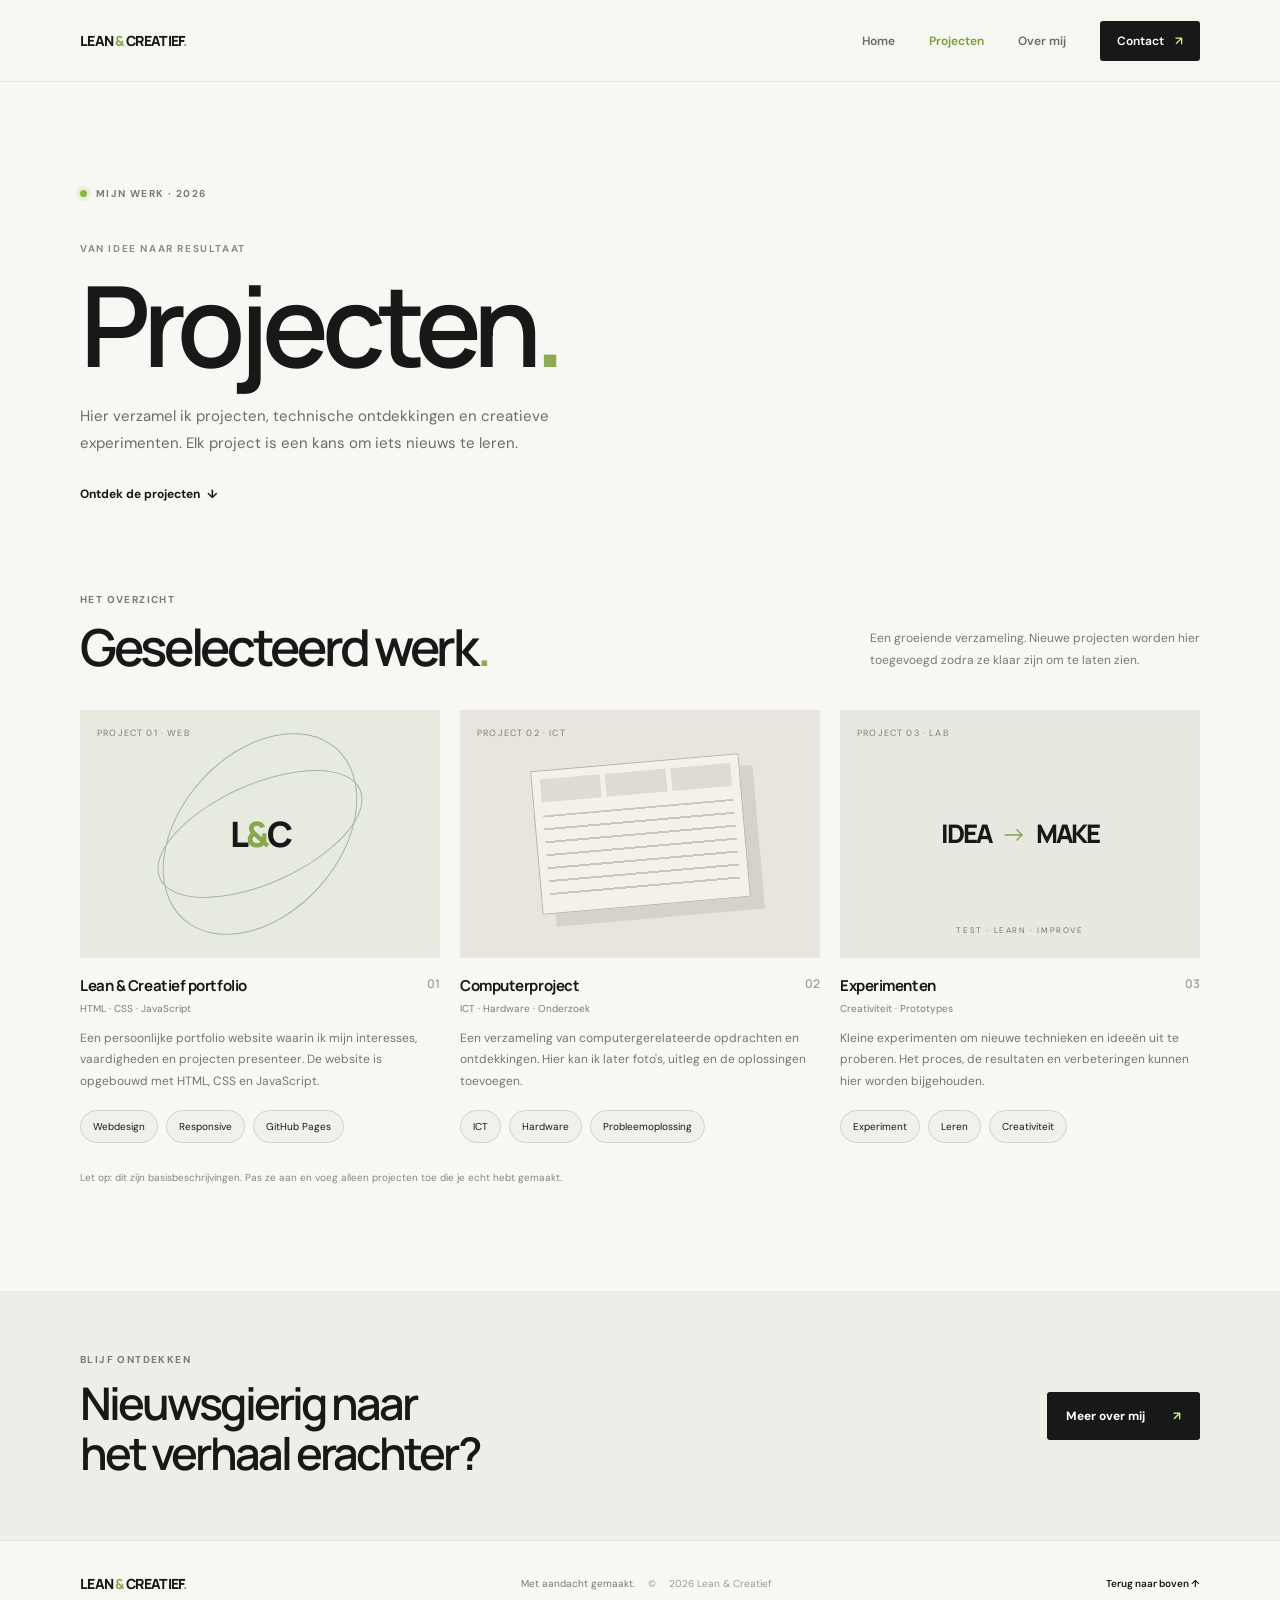
==== projecten.html @ 1cc5e235 "Add files via upload" ====
<!doctype html>
<html lang="nl">
<head>
  <meta charset="utf-8">
  <meta name="viewport" content="width=device-width, initial-scale=1">
  <meta name="theme-color" content="#f7f7f3">
  <meta name="description" content="Bekijk de projecten van Lean & Creatief: ICT, webdesign en creatieve experimenten.">
  <title>Projecten — Lean & Creatief</title>
  <link rel="preconnect" href="https://fonts.googleapis.com">
  <link rel="preconnect" href="https://fonts.gstatic.com" crossorigin>
  <link href="https://fonts.googleapis.com/css2?family=DM+Sans:wght@400;500;600;700&family=Manrope:wght@400;500;600;700;800&display=swap" rel="stylesheet">
  <link rel="stylesheet" href="style.css">
  <script src="script.js" defer></script>
</head>
<body>
  <a class="skip-link" href="#main">Ga naar de inhoud</a>
  <header class="site-header">
    <a class="brand" href="index.html" aria-label="Lean & Creatief — beginpagina">LEAN<span>&</span>CREATIEF<span class="brand-dot">.</span></a>
    <button class="menu-toggle" type="button" aria-label="Menu openen" aria-expanded="false" aria-controls="primary-nav">
      <span></span><span></span><span></span>
    </button>
    <nav class="nav" id="primary-nav" aria-label="Hoofdnavigatie">
      <a href="index.html">Home</a>
      <a class="active" href="projecten.html" aria-current="page">Projecten</a>
      <a href="index.html#over">Over mij</a>
      <a class="nav-contact" href="index.html#contact">Contact <span aria-hidden="true">↗</span></a>
    </nav>
  </header>

  <main id="main">
    <section class="page-hero section-wrap">
      <p class="eyebrow"><span class="status-dot"></span> MIJN WERK · 2026</p>
      <p class="page-kicker">VAN IDEE NAAR RESULTAAT</p>
      <h1>Projecten<span class="brand-dot">.</span></h1>
      <p class="hero-copy">Hier verzamel ik projecten, technische ontdekkingen en creatieve experimenten. Elk project is een kans om iets nieuws te leren.</p>
      <a class="text-link" href="#project-overzicht">Ontdek de projecten <span aria-hidden="true">↓</span></a>
    </section>

    <section class="projects section-wrap projects-page" id="project-overzicht">
      <div class="section-heading">
        <div><p class="eyebrow">HET OVERZICHT</p><h2>Geselecteerd werk<span class="brand-dot">.</span></h2></div>
        <p class="section-description">Een groeiende verzameling. Nieuwe projecten worden hier toegevoegd zodra ze klaar zijn om te laten zien.</p>
      </div>

      <div class="project-grid project-grid-page">
        <article class="project-card project-detail" id="portfolio-project">
          <div class="project-art art-one"><span class="art-label">PROJECT 01 · WEB</span><div class="orbit orbit-a"></div><div class="orbit orbit-b"></div><div class="art-center">L<span>&</span>C</div></div>
          <div class="project-meta"><div><h3>Lean & Creatief portfolio</h3><p>HTML · CSS · JavaScript</p></div><span class="project-number">01</span></div>
          <p class="project-description">Een persoonlijke portfolio website waarin ik mijn interesses, vaardigheden en projecten presenteer. De website is opgebouwd met HTML, CSS en JavaScript.</p>
          <div class="project-tags"><span>Webdesign</span><span>Responsive</span><span>GitHub Pages</span></div>
        </article>

        <article class="project-card project-detail" id="computer-project">
          <div class="project-art art-two"><span class="art-label">PROJECT 02 · ICT</span><div class="grid-window"><span></span><span></span><span></span><div class="window-lines"></div></div></div>
          <div class="project-meta"><div><h3>Computerproject</h3><p>ICT · Hardware · Onderzoek</p></div><span class="project-number">02</span></div>
          <p class="project-description">Een verzameling van computergerelateerde opdrachten en ontdekkingen. Hier kan ik later foto's, uitleg en de oplossingen toevoegen.</p>
          <div class="project-tags"><span>ICT</span><span>Hardware</span><span>Probleemoplossing</span></div>
        </article>

        <article class="project-card project-detail" id="experimenten">
          <div class="project-art art-three"><span class="art-label">PROJECT 03 · LAB</span><div class="idea-shape">IDEA<span>→</span>MAKE</div><div class="idea-caption">TEST · LEARN · IMPROVE</div></div>
          <div class="project-meta"><div><h3>Experimenten</h3><p>Creativiteit · Prototypes</p></div><span class="project-number">03</span></div>
          <p class="project-description">Kleine experimenten om nieuwe technieken en ideeën uit te proberen. Het proces, de resultaten en verbeteringen kunnen hier worden bijgehouden.</p>
          <div class="project-tags"><span>Experiment</span><span>Leren</span><span>Creativiteit</span></div>
        </article>
      </div>
      <p class="edit-hint">Let op: dit zijn basisbeschrijvingen. Pas ze aan en voeg alleen projecten toe die je echt hebt gemaakt.</p>
    </section>

    <section class="next-step-section">
      <div class="section-wrap next-step-inner">
        <div><p class="eyebrow">BLIJF ONTDEKKEN</p><h2>Nieuwsgierig naar<br>het verhaal erachter?</h2></div>
        <a class="button button-dark" href="index.html#over">Meer over mij <span aria-hidden="true">↗</span></a>
      </div>
    </section>
  </main>

  <footer class="footer">
    <a class="brand" href="index.html">LEAN<span>&</span>CREATIEF<span class="brand-dot">.</span></a>
    <p>Met aandacht gemaakt. <span>© <span id="year">2026</span> Lean & Creatief</span></p>
    <a href="#main" class="back-top">Terug naar boven ↑</a>
  </footer>
</body>
</html>
---- style.css ----
:root {
  --ink: #171817;
  --muted: #777a75;
  --paper: #f7f7f3;
  --line: #e4e5df;
  --accent: #c6f277;
  --accent-dark: #789b38;
  --white: #fff;
  --content: 1120px;
}
* { box-sizing: border-box; }
html { scroll-behavior: smooth; scroll-padding-top: 96px; }
body { margin: 0; background: var(--paper); color: var(--ink); font-family: "DM Sans", Arial, sans-serif; -webkit-font-smoothing: antialiased; text-rendering: optimizeLegibility; }
body.menu-open { overflow: hidden; }
a { color: inherit; text-decoration: none; }
a:focus-visible, button:focus-visible { outline: 3px solid var(--accent-dark); outline-offset: 4px; }
.skip-link { position: absolute; left: 12px; top: -60px; z-index: 100; background: var(--ink); color: white; padding: 12px 16px; border-radius: 4px; }
.skip-link:focus { top: 12px; }
.site-header { min-height: 82px; padding: 0 max(6%, calc((100% - var(--content)) / 2)); display: flex; align-items: center; justify-content: space-between; gap: 24px; border-bottom: 1px solid var(--line); position: relative; z-index: 20; background: rgba(247,247,243,.96); }
.brand { font: 800 14px "Manrope", Arial, sans-serif; letter-spacing: -.045em; white-space: nowrap; }
.brand > span:first-child { color: #8eaa56; margin: 0 2px; }
.brand-dot { color: #8eaa56; }
.nav { display: flex; align-items: center; gap: clamp(18px, 3vw, 34px); font-size: 12px; font-weight: 600; }
.nav a:not(.nav-contact) { color: #686b65; transition: color .2s; }
.nav a:hover, .nav a.active, .text-link:hover { color: var(--accent-dark); }
.nav-contact { background: var(--ink); color: white; padding: 12px 17px; border-radius: 3px; }
.nav-contact span { color: var(--accent); margin-left: 8px; }
.menu-toggle { display: none; width: 44px; height: 44px; padding: 11px; border: 1px solid var(--line); border-radius: 4px; background: transparent; cursor: pointer; }
.menu-toggle span { display: block; width: 19px; height: 2px; margin: 4px auto; background: var(--ink); transition: transform .2s, opacity .2s; }
.menu-toggle[aria-expanded="true"] span:first-child { transform: translateY(6px) rotate(45deg); }
.menu-toggle[aria-expanded="true"] span:nth-child(2) { opacity: 0; }
.menu-toggle[aria-expanded="true"] span:last-child { transform: translateY(-6px) rotate(-45deg); }
.section-wrap { width: min(var(--content), 88%); margin: 0 auto; }
.hero { padding-top: clamp(78px, 10vw, 112px); padding-bottom: 66px; min-height: 525px; }
.eyebrow { display: flex; align-items: center; gap: 9px; color: #777b71; font-size: 10px; font-weight: 700; letter-spacing: .14em; }
.status-dot { width: 7px; height: 7px; flex: 0 0 7px; border-radius: 50%; background: #8eb34a; box-shadow: 0 0 0 4px #e8f0d9; }
h1, h2, h3, p { margin-top: 0; }
h1, h2 { font-family: "Manrope", Arial, sans-serif; letter-spacing: -.065em; }
h1 { margin: 29px 0 19px; max-width: 850px; font-size: clamp(46px, 7.4vw, 91px); line-height: 1.04; font-weight: 600; }
.muted-word { color: #a8aaa3; }
.hero-copy { max-width: 510px; color: #696d65; font-size: 15px; line-height: 1.8; }
.hero-actions { display: flex; align-items: center; flex-wrap: wrap; gap: 18px 27px; margin-top: 29px; }
.button { display: inline-flex; justify-content: center; gap: 28px; align-items: center; min-height: 48px; padding: 14px 19px; border-radius: 3px; font-size: 12px; font-weight: 700; transition: transform .2s, background .2s; }
.button:hover { transform: translateY(-2px); }
.button-dark { background: var(--ink); color: white; }
.button-dark span { color: var(--accent); }
.text-link { display: inline-flex; align-items: center; gap: 7px; font-size: 12px; font-weight: 700; }
.hero-note { display: flex; justify-content: space-between; gap: 16px; margin-top: 88px; padding-top: 17px; border-top: 1px solid var(--line); color: #898c83; font-size: 9px; letter-spacing: .12em; }
.projects { padding-top: 74px; padding-bottom: 95px; }
.section-heading { display: flex; justify-content: space-between; align-items: end; gap: 30px; margin-bottom: 34px; }
h2 { font-size: clamp(32px, 4.3vw, 51px); line-height: 1.12; font-weight: 600; margin: 12px 0 0; }
.section-description { max-width: 330px; margin-bottom: 4px; color: var(--muted); font-size: 12px; line-height: 1.8; }
.project-grid { display: grid; grid-template-columns: repeat(3, minmax(0, 1fr)); gap: 20px; }
.project-card { min-width: 0; }
.project-card-link { display: block; height: 100%; }
.project-art { min-height: 210px; aspect-ratio: 1.35 / 1; position: relative; overflow: hidden; display: grid; place-items: center; }
.art-label { position: absolute; top: 17px; left: 17px; z-index: 2; font-size: 9px; letter-spacing: .13em; color: #7d8078; }
.art-one { background: #e6eadf; }
.orbit { position: absolute; border: 1px solid #a9b39e; border-radius: 50%; transform: rotate(-24deg); }
.orbit-a { width: min(220px, 70%); height: 100px; }
.orbit-b { width: min(160px, 52%); height: 230px; transform: rotate(42deg); }
.art-center { font: 800 35px "Manrope", Arial, sans-serif; letter-spacing: -.08em; z-index: 1; }
.art-center span { color: #87a84c; }
.art-two { background: #e8e5df; }
.grid-window { width: 58%; height: 58%; min-height: 110px; border: 1px solid #b8b5ad; background: #f4f1ea; display: grid; grid-template-columns: repeat(3, 1fr); grid-template-rows: 23px 1fr; padding: 8px; gap: 5px; transform: rotate(-5deg); box-shadow: 13px 13px 0 #d6d2c9; }
.grid-window > span { background: #dedbd2; }
.window-lines { grid-column: 1 / -1; margin-top: 8px; background: repeating-linear-gradient(to bottom, #c9c6bc 0 2px, transparent 2px 13px); }
.art-three { background: #e8e8e0; }
.idea-shape { display: flex; align-items: center; gap: 10px; font: 800 clamp(18px, 2vw, 26px) "Manrope", Arial, sans-serif; letter-spacing: -.07em; }
.idea-shape span { font-weight: 400; color: #88a84f; }
.idea-caption { position: absolute; bottom: 23px; font-size: 8px; letter-spacing: .2em; color: #73766e; }
.project-meta { display: flex; justify-content: space-between; align-items: start; gap: 12px; padding-top: 17px; }
.project-meta h3 { margin-bottom: 6px; font: 700 15px "Manrope", Arial, sans-serif; letter-spacing: -.03em; }
.project-meta p { margin-bottom: 0; font-size: 10px; color: #7c8077; }
.project-arrow { font-size: 19px; transition: transform .2s; }
.project-card-link:hover .project-arrow { transform: translate(3px, -3px); }
.project-description { margin-top: 13px; margin-bottom: 0; color: #74776f; font-size: 11px; line-height: 1.8; }
.section-cta { display: flex; justify-content: flex-end; margin-top: 28px; }
.edit-hint { color: #85887f; font-size: 10px; line-height: 1.7; margin-top: 26px; }
.about-section { background: #eceee7; padding: 88px 0; }
.about-layout { display: grid; grid-template-columns: 1fr 1fr; gap: 70px; }
.about-content { padding-top: 9px; }
.about-lead { font: 600 20px/1.6 "Manrope", Arial, sans-serif; letter-spacing: -.035em; }
.about-content > p:not(.about-lead) { color: #71756c; font-size: 12px; line-height: 1.9; }
.skills, .project-tags { display: flex; flex-wrap: wrap; gap: 8px; margin-top: 24px; }
.skills span, .project-tags span { border: 1px solid #d1d5c8; border-radius: 99px; padding: 9px 12px; font-size: 10px; }
.contact-section { padding-top: 95px; padding-bottom: 100px; }
.contact-section h2 { margin: 18px 0 20px; font-size: clamp(34px, 5vw, 60px); }
.contact-copy { color: #74776f; font-size: 12px; line-height: 1.8; }
.contact-section .button { margin-top: 13px; }
.email-note { margin-top: 16px; color: #96988f; font-size: 10px; }
.footer { min-height: 85px; border-top: 1px solid var(--line); padding: 22px max(6%, calc((100% - var(--content)) / 2)); display: flex; align-items: center; justify-content: space-between; gap: 20px; }
.footer p { color: #777a72; margin: 0; font-size: 10px; }
.footer p span { margin-left: 10px; color: #9a9c94; }
.back-top { font-size: 10px; font-weight: 600; }
.page-hero { padding-top: clamp(72px, 9vw, 105px); padding-bottom: 45px; }
.page-kicker { margin: 42px 0 -17px; color: #8a8d84; font-size: 10px; font-weight: 700; letter-spacing: .16em; }
.page-hero h1 { font-size: clamp(58px, 10vw, 112px); margin-bottom: 20px; }
.page-hero .hero-copy { margin-bottom: 25px; }
.projects-page { padding-top: 45px; }
.project-grid-page { row-gap: 48px; }
.project-detail .project-art { aspect-ratio: 1.45 / 1; }
.project-number { color: #a0a398; font: 600 12px "Manrope", Arial, sans-serif; }
.project-detail .project-description { font-size: 12px; }
.project-tags { margin-top: 17px; }
.project-tags span { background: #f0f1eb; }
.next-step-section { background: #eceee7; padding: 62px 0; }
.next-step-inner { display: flex; justify-content: space-between; align-items: center; gap: 28px; }
.next-step-inner h2 { font-size: clamp(30px, 4vw, 45px); }
@media (max-width: 900px) {
  .project-grid { grid-template-columns: repeat(2, minmax(0, 1fr)); }
  .project-grid .project-card:last-child:nth-child(odd) { grid-column: 1 / -1; }
  .project-grid .project-card:last-child:nth-child(odd) .project-art { aspect-ratio: 2 / 1; }
  .about-layout { gap: 38px; }
}
@media (max-width: 640px) {
  html { scroll-padding-top: 76px; }
  .site-header { min-height: 70px; padding: 0 6%; }
  .menu-toggle { display: block; }
  .nav { display: none; position: absolute; top: 69px; left: 0; right: 0; z-index: 30; background: var(--paper); border-bottom: 1px solid var(--line); padding: 20px 6% 24px; flex-direction: column; align-items: stretch; gap: 0; box-shadow: 0 12px 18px rgba(23,24,23,.06); }
  .nav.open { display: flex; }
  .nav a { padding: 13px 0; }
  .nav .nav-contact { text-align: center; margin-top: 8px; padding: 14px 17px; }
  .section-wrap { width: 88%; }
  .hero { padding-top: 76px; min-height: 0; }
  h1 { font-size: clamp(43px, 12vw, 66px); }
  .hero-copy { font-size: 14px; }
  .hero-note { margin-top: 58px; font-size: 8px; }
  .section-heading { align-items: flex-start; flex-direction: column; gap: 12px; }
  .project-grid, .project-grid-page { grid-template-columns: 1fr; gap: 34px; }
  .project-grid .project-card:last-child:nth-child(odd) { grid-column: auto; }
  .project-grid .project-card:last-child:nth-child(odd) .project-art { aspect-ratio: 1.35 / 1; }
  .project-art { min-height: 230px; }
  .about-layout { grid-template-columns: 1fr; gap: 25px; }
  .about-section { padding: 68px 0; }
  .contact-section { padding: 70px 0; }
  .footer { padding: 24px 6%; flex-wrap: wrap; }
  .footer p { order: 3; width: 100%; line-height: 1.8; }
  .footer p span { display: block; margin: 3px 0 0; }
  .page-hero { padding-top: 68px; }
  .page-kicker { margin-top: 35px; }
  .project-grid-page { row-gap: 38px; }
  .next-step-inner { align-items: flex-start; flex-direction: column; }
}
@media (max-width: 360px) {
  .brand { font-size: 12px; }
  .hero-actions { align-items: stretch; flex-direction: column; }
  .hero-actions .button { width: 100%; }
  .hero-note { letter-spacing: .06em; }
}
@media (hover: none) {
  .button:hover { transform: none; }
}
@media (prefers-reduced-motion: reduce) {
  html { scroll-behavior: auto; }
  *, *::before, *::after { transition-duration: .01ms !important; animation-duration: .01ms !important; animation-iteration-count: 1 !important; }
}
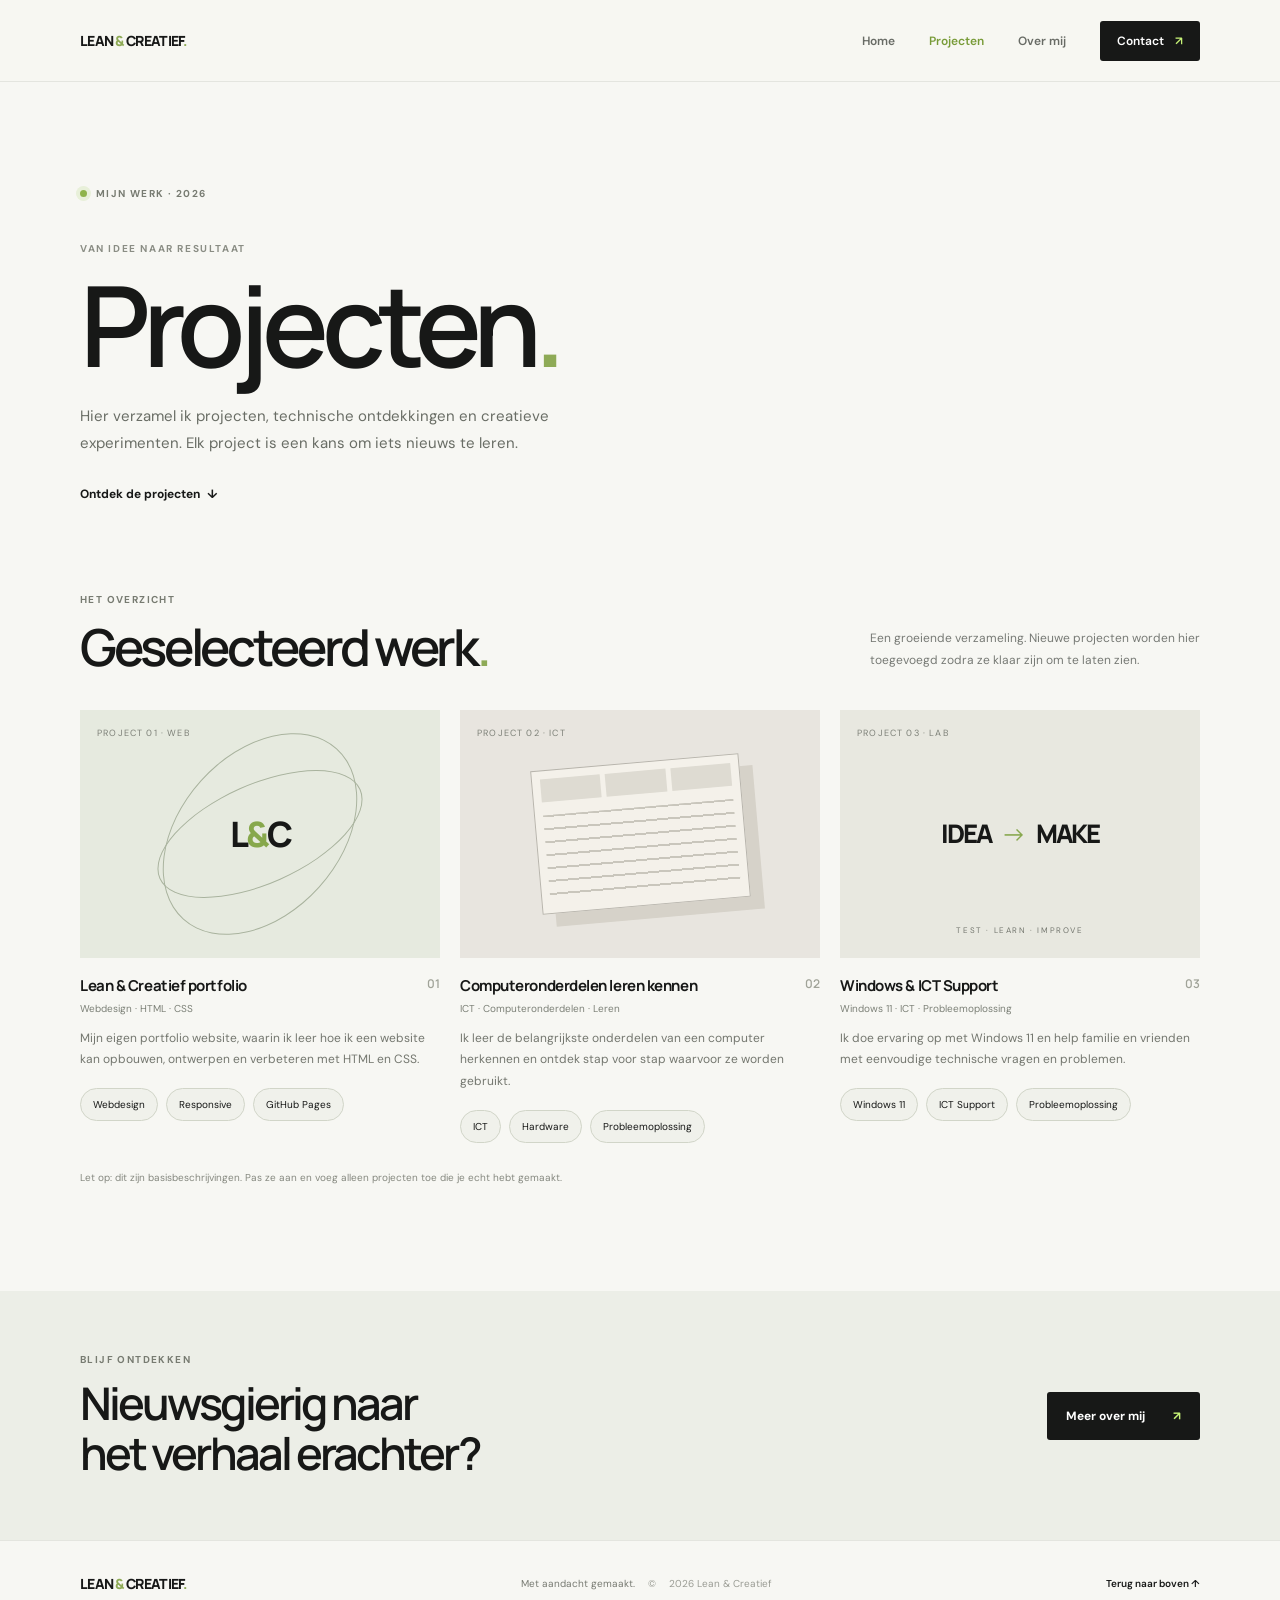
==== commit 4b80d867: "Update projecten.html" ====
--- a/projecten.html
+++ b/projecten.html
@@ -45,23 +45,23 @@
       <div class="project-grid project-grid-page">
         <article class="project-card project-detail" id="portfolio-project">
           <div class="project-art art-one"><span class="art-label">PROJECT 01 · WEB</span><div class="orbit orbit-a"></div><div class="orbit orbit-b"></div><div class="art-center">L<span>&</span>C</div></div>
-          <div class="project-meta"><div><h3>Lean & Creatief portfolio</h3><p>HTML · CSS · JavaScript</p></div><span class="project-number">01</span></div>
-          <p class="project-description">Een persoonlijke portfolio website waarin ik mijn interesses, vaardigheden en projecten presenteer. De website is opgebouwd met HTML, CSS en JavaScript.</p>
+          <div class="project-meta"><div><h3>Lean & Creatief portfolio</h3><p>Webdesign · HTML · CSS</p></div><span class="project-number">01</span></div>
+          <p class="project-description">Mijn eigen portfolio website, waarin ik leer hoe ik een website kan opbouwen, ontwerpen en verbeteren met HTML en CSS.</p>
           <div class="project-tags"><span>Webdesign</span><span>Responsive</span><span>GitHub Pages</span></div>
         </article>
 
         <article class="project-card project-detail" id="computer-project">
           <div class="project-art art-two"><span class="art-label">PROJECT 02 · ICT</span><div class="grid-window"><span></span><span></span><span></span><div class="window-lines"></div></div></div>
-          <div class="project-meta"><div><h3>Computerproject</h3><p>ICT · Hardware · Onderzoek</p></div><span class="project-number">02</span></div>
-          <p class="project-description">Een verzameling van computergerelateerde opdrachten en ontdekkingen. Hier kan ik later foto's, uitleg en de oplossingen toevoegen.</p>
+          <div class="project-meta"><div><h3>Computeronderdelen leren kennen</h3><p>ICT · Computeronderdelen · Leren</p></div><span class="project-number">02</span></div>
+          <p class="project-description">Ik leer de belangrijkste onderdelen van een computer herkennen en ontdek stap voor stap waarvoor ze worden gebruikt.</p>
           <div class="project-tags"><span>ICT</span><span>Hardware</span><span>Probleemoplossing</span></div>
         </article>
 
         <article class="project-card project-detail" id="experimenten">
           <div class="project-art art-three"><span class="art-label">PROJECT 03 · LAB</span><div class="idea-shape">IDEA<span>→</span>MAKE</div><div class="idea-caption">TEST · LEARN · IMPROVE</div></div>
-          <div class="project-meta"><div><h3>Experimenten</h3><p>Creativiteit · Prototypes</p></div><span class="project-number">03</span></div>
-          <p class="project-description">Kleine experimenten om nieuwe technieken en ideeën uit te proberen. Het proces, de resultaten en verbeteringen kunnen hier worden bijgehouden.</p>
-          <div class="project-tags"><span>Experiment</span><span>Leren</span><span>Creativiteit</span></div>
+          <div class="project-meta"><div><h3>Windows & ICT Support</h3><p>Windows 11 · ICT · Probleemoplossing</p></div><span class="project-number">03</span></div>
+          <p class="project-description">Ik doe ervaring op met Windows 11 en help familie en vrienden met eenvoudige technische vragen en problemen.</p>
+          <div class="project-tags"><span>Windows 11</span><span>ICT Support</span><span>Probleemoplossing</span></div>
         </article>
       </div>
       <p class="edit-hint">Let op: dit zijn basisbeschrijvingen. Pas ze aan en voeg alleen projecten toe die je echt hebt gemaakt.</p>
